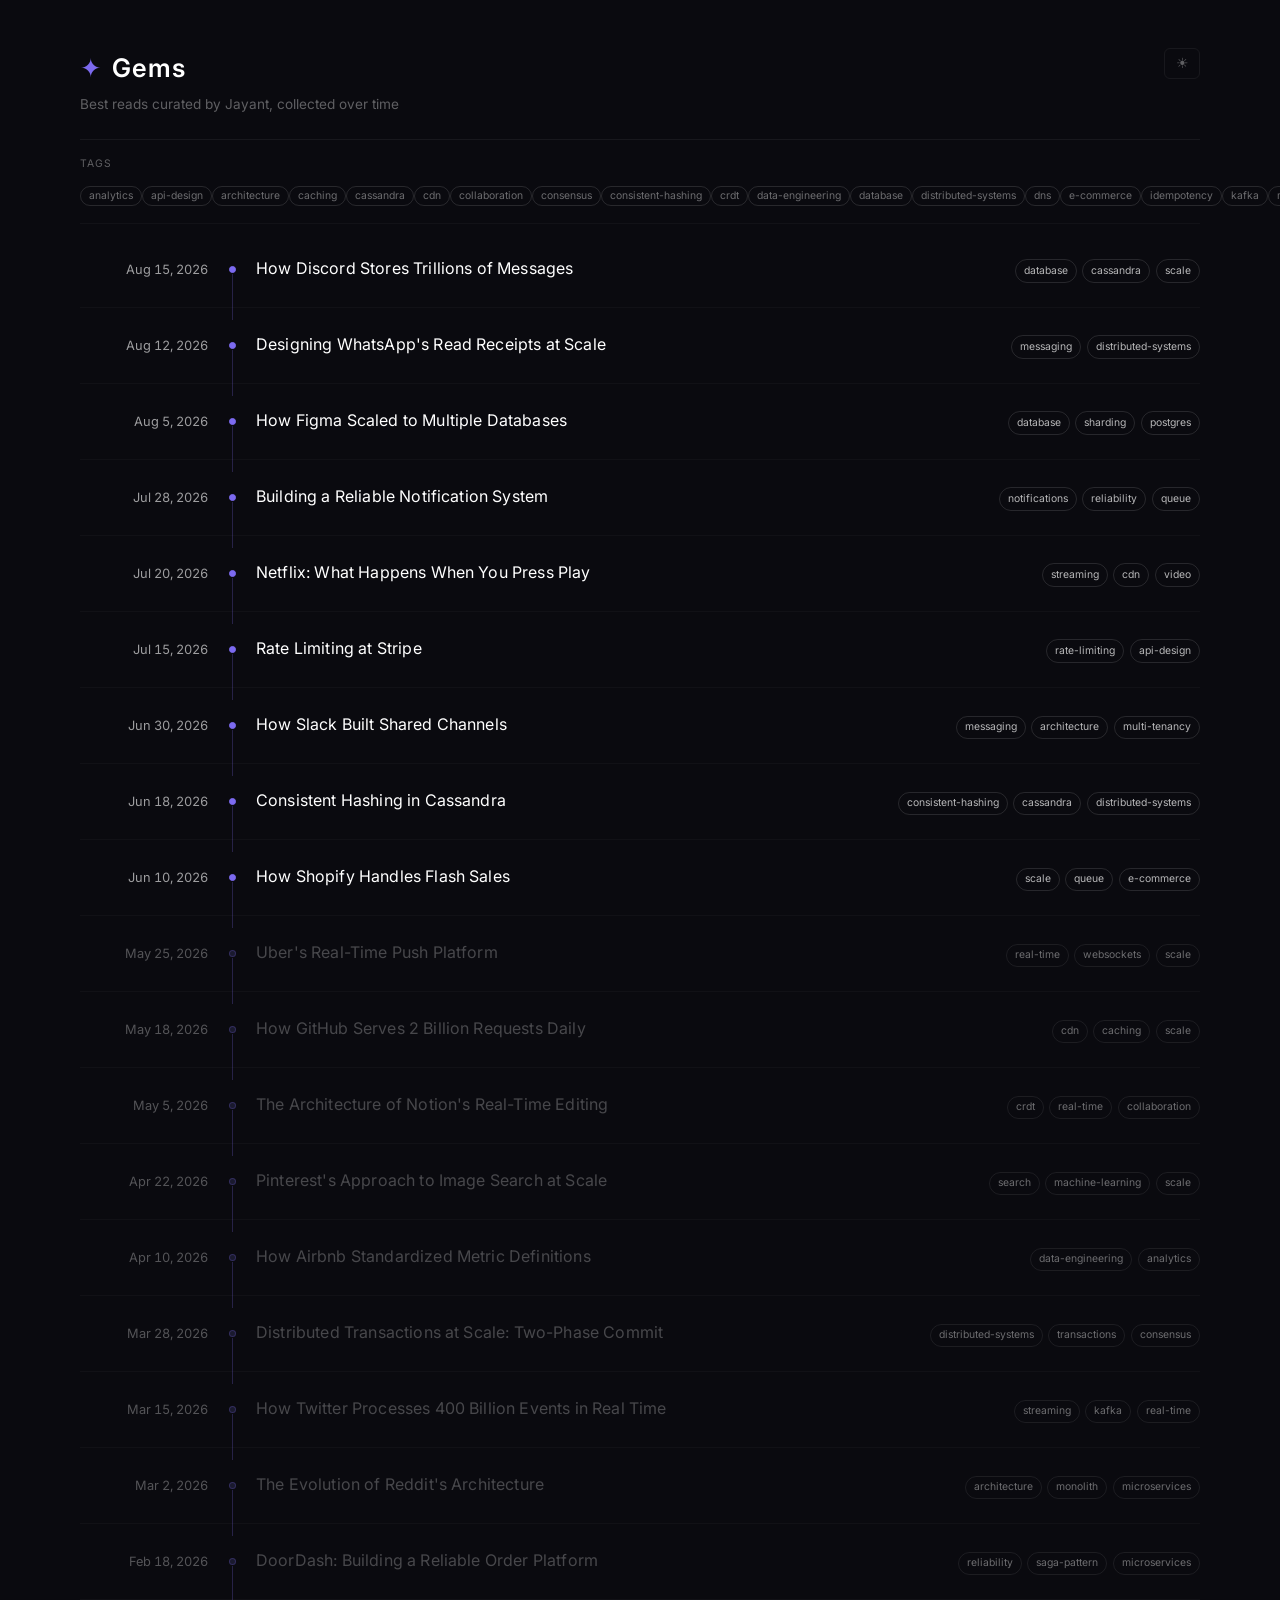
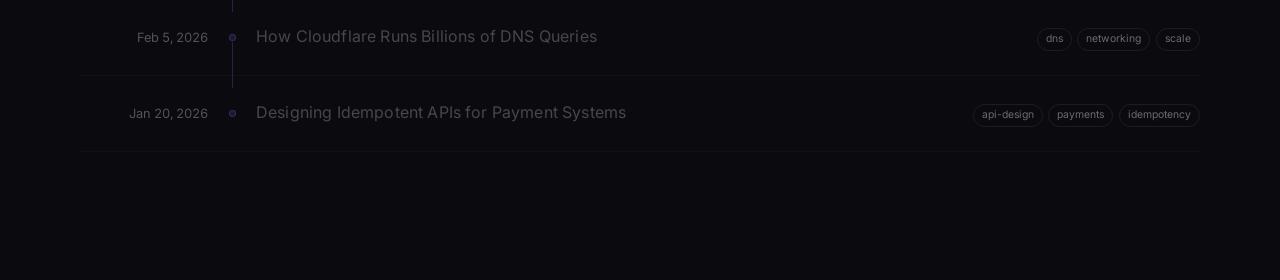
==== index.html @ a185f311 "First commit" ====
<!DOCTYPE html>
<html lang="en">
<head>
  <meta charset="UTF-8">
  <meta name="viewport" content="width=device-width, initial-scale=1.0">
  <title>Gems — Curated Articles by Jayant</title>
  <meta name="description" content="Best articles curated by Jayant across engineering, system design, and more.">
  <link rel="icon" href="data:image/svg+xml,<svg xmlns='http://www.w3.org/2000/svg' viewBox='0 0 100 100'><text y='.9em' font-size='90'>✦</text></svg>">
  <link rel="preconnect" href="https://fonts.googleapis.com">
  <link rel="preconnect" href="https://fonts.gstatic.com" crossorigin>
  <link href="https://fonts.googleapis.com/css2?family=Inter:wght@400;600&display=swap" rel="stylesheet">
  <link rel="stylesheet" href="css/style.css">
</head>
<body>
  <div class="page-wrap">
    <header>
      <div class="header-left">
        <h1><span>✦</span> Gems</h1>
        <p>Best reads curated by Jayant, collected over time</p>
      </div>
      <button class="theme-toggle" id="theme-toggle" title="Toggle theme">☀</button>
    </header>

    <div class="tag-filter-bar" id="tag-filter-bar">
      <span class="label">Tags</span>
      <button class="clear-filter" id="clear-filter" onclick="clearTagFilter()">clear</button>
    </div>

    <div class="timeline" id="timeline">
      <div class="loading">Loading gems…</div>
    </div>
  </div>

  <script src="js/app.js"></script>
</body>
</html>
---- css/style.css ----
*,
*::before,
*::after {
  margin: 0;
  padding: 0;
  box-sizing: border-box;
}

:root {
  --bg: #0a0a0f;
  --bg-secondary: #111119;
  --text: #e0e0e0;
  --text-bright: #fff;
  --text-muted: rgba(255, 255, 255, 0.35);
  --text-faded: rgba(255, 255, 255, 0.15);
  --accent: #7c6aef;
  --accent-dim: rgba(124, 106, 239, 0.25);
  --border: rgba(255, 255, 255, 0.06);
  --border-faint: rgba(255, 255, 255, 0.03);
  --tag-text: rgba(255, 255, 255, 0.4);
  --tag-text-active: rgba(255, 255, 255, 0.7);
  --tag-border: rgba(255, 255, 255, 0.12);
  --tag-border-dim: rgba(255, 255, 255, 0.08);
  --date-color: rgba(255, 255, 255, 0.3);
  --date-color-active: rgba(255, 255, 255, 0.6);
  --title-color: rgba(255, 255, 255, 0.25);
  --title-color-active: #fff;
  --dot-bg: #1a1a2e;
}

[data-theme="light"] {
  --bg: #f6f6f9;
  --bg-secondary: #eeeef3;
  --text: #2a2a3a;
  --text-bright: #111;
  --text-muted: rgba(0, 0, 0, 0.4);
  --text-faded: rgba(0, 0, 0, 0.15);
  --accent: #6554c0;
  --accent-dim: rgba(101, 84, 192, 0.15);
  --border: rgba(0, 0, 0, 0.08);
  --border-faint: rgba(0, 0, 0, 0.04);
  --tag-text: rgba(0, 0, 0, 0.4);
  --tag-text-active: rgba(0, 0, 0, 0.7);
  --tag-border: rgba(0, 0, 0, 0.12);
  --tag-border-dim: rgba(0, 0, 0, 0.08);
  --date-color: rgba(0, 0, 0, 0.3);
  --date-color-active: rgba(0, 0, 0, 0.6);
  --title-color: rgba(0, 0, 0, 0.3);
  --title-color-active: #111;
  --dot-bg: #e8e8f0;
}

body {
  background: var(--bg);
  color: var(--text);
  font-family: 'Inter', system-ui, -apple-system, sans-serif;
  line-height: 1.6;
  min-height: 100vh;
  overflow-x: hidden;
  transition: background 0.3s ease, color 0.3s ease;
}

.page-wrap {
  max-width: 1200px;
  margin: 0 auto;
  padding: 0 2.5rem;
}

/* Header */
header {
  display: flex;
  align-items: flex-start;
  justify-content: space-between;
  padding: 3rem 0 1.5rem;
  border-bottom: 1px solid var(--border);
  gap: 1rem;
}

.header-left h1 {
  font-size: 1.6rem;
  font-weight: 600;
  letter-spacing: 0.04em;
  color: var(--text-bright);
}

.header-left h1 span {
  color: var(--accent);
  margin-right: 0.15rem;
}

.header-left p {
  font-size: 0.85rem;
  color: var(--text-muted);
  margin-top: 0.3rem;
}

.theme-toggle {
  background: none;
  border: 1px solid var(--border);
  border-radius: 6px;
  padding: 0.4rem 0.65rem;
  cursor: pointer;
  font-size: 0.9rem;
  color: var(--text-muted);
  transition: color 0.2s, border-color 0.2s;
  flex-shrink: 0;
}

.theme-toggle:hover {
  color: var(--accent);
  border-color: var(--accent);
}

/* Tag filter bar */
.tag-filter-bar {
  display: flex;
  align-items: center;
  gap: 0.5rem;
  padding: 1rem 0;
  flex-wrap: wrap;
  border-bottom: 1px solid var(--border-faint);
}

.tag-filter-bar .label {
  font-size: 0.65rem;
  text-transform: uppercase;
  letter-spacing: 0.1em;
  color: var(--text-muted);
  margin-right: 0.15rem;
}

.tag-filter-bar .tag-pill {
  cursor: pointer;
  color: var(--tag-text);
  border-color: var(--tag-border);
}

.tag-filter-bar .tag-pill.active {
  background: var(--accent);
  color: #fff;
  border-color: var(--accent);
}

.clear-filter {
  font-size: 0.65rem;
  color: var(--text-muted);
  cursor: pointer;
  margin-left: 0.25rem;
  text-decoration: underline;
  background: none;
  border: none;
  display: none;
}

.clear-filter.visible {
  display: inline;
}

/* Timeline */
.timeline {
  position: relative;
  padding: 0.5rem 0 8rem;
}

/* Each gem row — uses grid for precise column control */
.gem-item {
  display: grid;
  grid-template-columns: 8rem 1.5rem 1fr auto;
  align-items: baseline;
  gap: 0 0.75rem;
  padding: 1.5rem 0;
  border-bottom: 1px solid var(--border-faint);
  position: relative;
  opacity: 0.15;
  transform: translateY(6px);
  transition: opacity 0.6s ease, transform 0.6s ease;
}

.gem-item.in-view {
  opacity: 1;
  transform: translateY(0);
}

/* Date column */
.gem-date {
  font-size: 0.8rem;
  color: var(--date-color);
  font-variant-numeric: tabular-nums;
  white-space: nowrap;
  text-align: right;
  transition: color 0.5s ease;
}

.gem-item.in-view .gem-date {
  color: var(--date-color-active);
}

/* Timeline dot — sits in the narrow 2nd column */
.gem-dot {
  width: 7px;
  height: 7px;
  border-radius: 50%;
  background: var(--dot-bg);
  border: 1.5px solid var(--accent-dim);
  align-self: center;
  justify-self: center;
  transition: background 0.5s ease, border-color 0.5s ease;
  position: relative;
}

.gem-dot::before {
  content: '';
  position: absolute;
  left: 50%;
  top: 7px;
  bottom: -3rem;
  width: 1px;
  background: var(--accent-dim);
  transform: translateX(-50%);
}

.gem-item:last-child .gem-dot::before {
  display: none;
}

.gem-item.in-view .gem-dot {
  background: var(--accent);
  border-color: var(--accent);
}

/* Title */
.gem-title {
  min-width: 0;
}

.gem-title a {
  color: var(--title-color);
  text-decoration: none;
  font-size: 1rem;
  font-weight: 400;
  letter-spacing: 0.01em;
  transition: color 0.6s ease;
  word-wrap: break-word;
}

.gem-title a:hover {
  text-decoration: underline;
  text-underline-offset: 4px;
  text-decoration-color: var(--accent);
}

.gem-item.in-view .gem-title a {
  color: var(--title-color-active);
}

/* Tags */
.gem-tags {
  display: flex;
  gap: 0.35rem;
  flex-wrap: wrap;
  justify-content: flex-end;
  max-width: 320px;
}

.tag-pill {
  font-size: 0.65rem;
  padding: 0.15rem 0.5rem;
  border-radius: 9999px;
  border: 1px solid var(--tag-border-dim);
  color: var(--tag-text);
  white-space: nowrap;
  transition: color 0.5s ease, border-color 0.5s ease, background 0.2s ease;
}

.gem-item.in-view .tag-pill {
  color: var(--tag-text-active);
  border-color: var(--tag-border);
}

.tag-pill:hover {
  border-color: var(--accent);
  color: var(--accent);
  cursor: pointer;
}

/* Empty / loading state */
.empty-state,
.loading {
  text-align: center;
  padding: 6rem 0;
  color: var(--text-muted);
  font-size: 0.85rem;
}

/* Responsive — only for narrow devices */
@media (max-width: 768px) {
  .page-wrap { padding: 0 1.25rem; }
  header { flex-direction: column; gap: 0.5rem; }

  .gem-item {
    grid-template-columns: 1fr;
    gap: 0.25rem;
    padding: 1.2rem 0 1.2rem 2rem;
  }

  .gem-dot {
    position: absolute;
    left: 0;
    top: 1.5rem;
  }

  .gem-dot::before {
    top: 9px;
    bottom: -2rem;
  }

  .gem-date {
    text-align: left;
    font-size: 0.75rem;
  }

  .gem-title a { font-size: 0.95rem; }

  .gem-tags {
    max-width: none;
    justify-content: flex-start;
  }
}
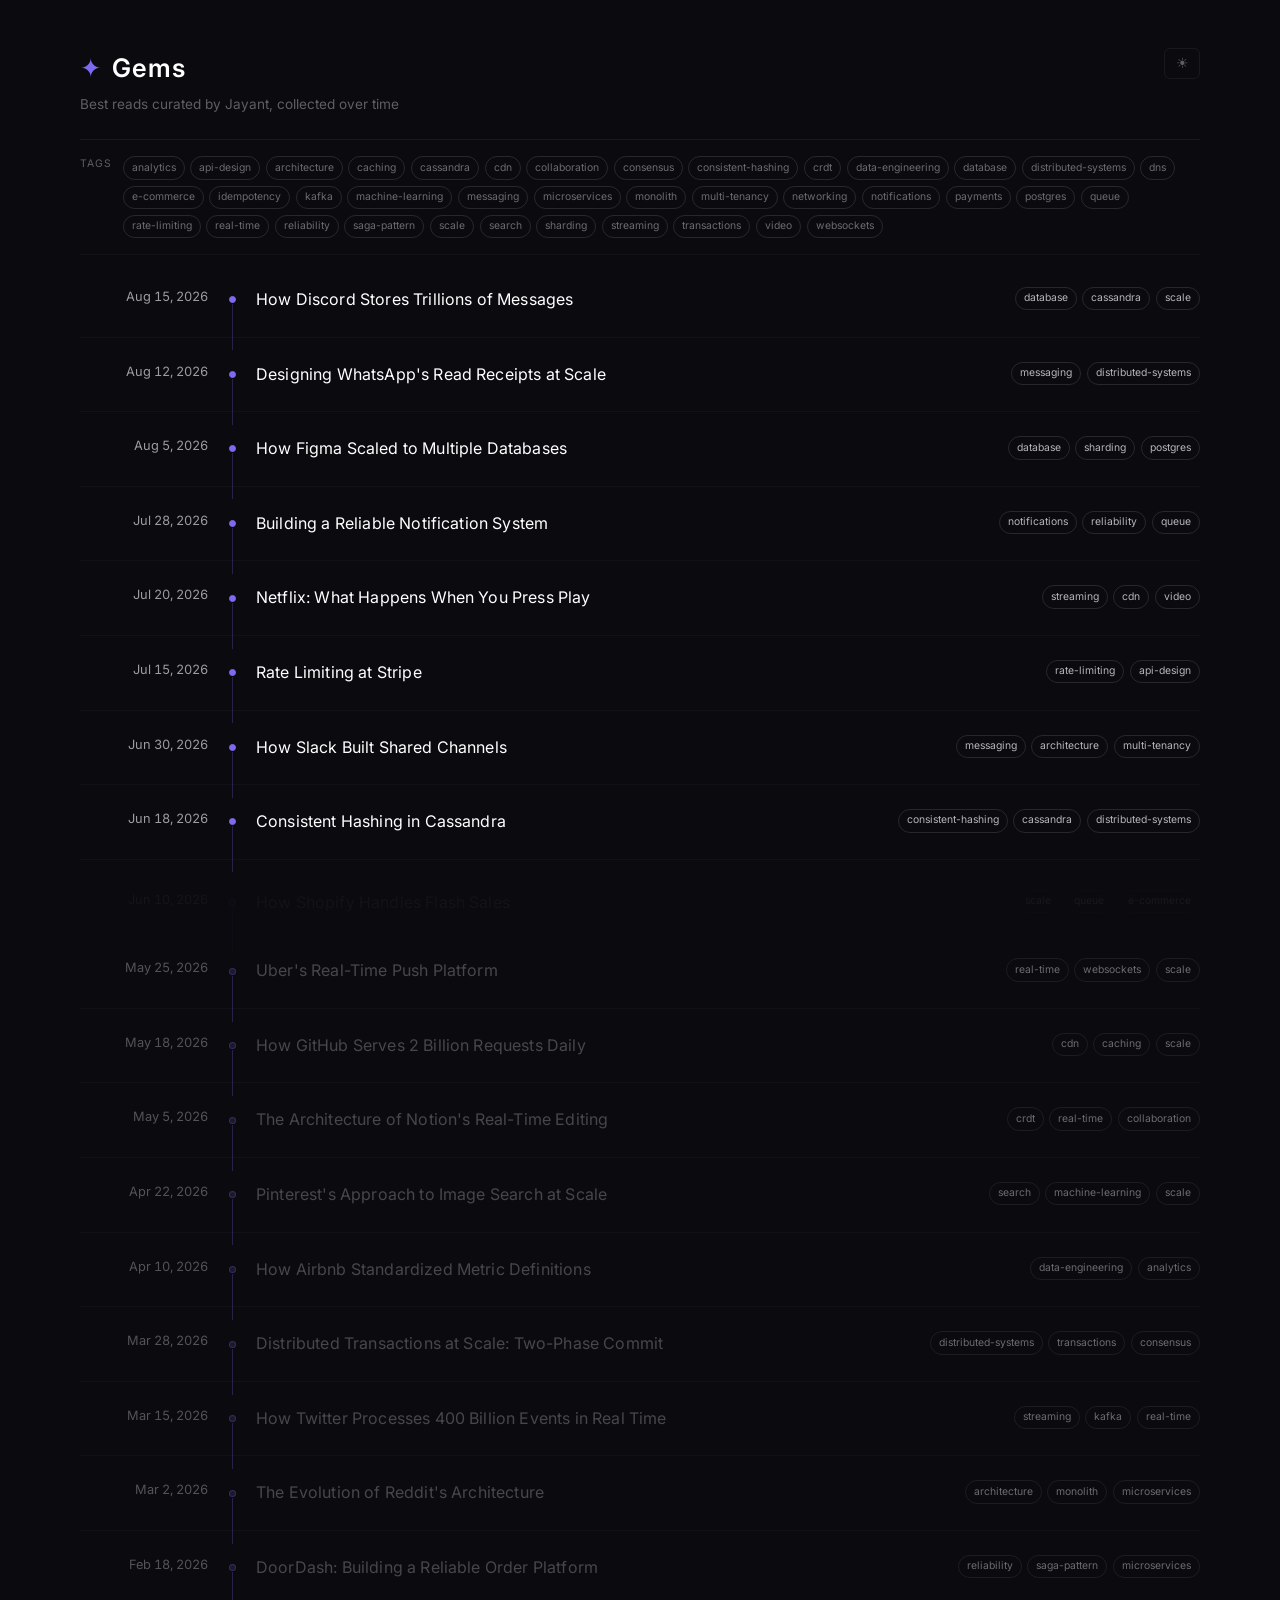
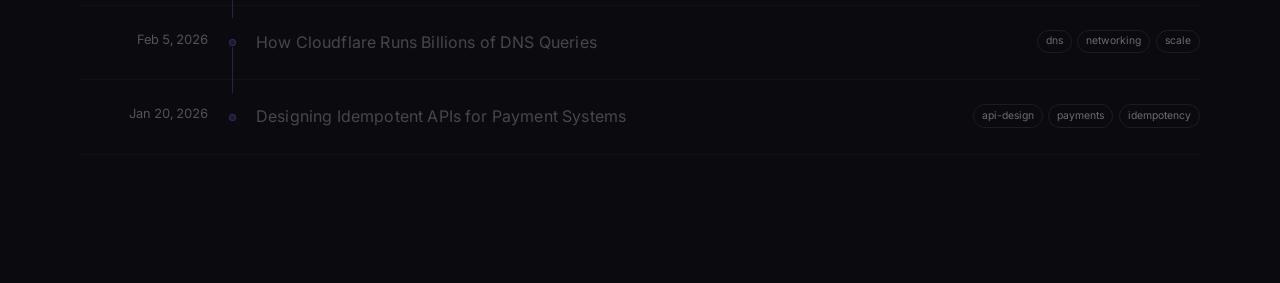
==== commit 10be0e24: "Improve tag wrapping/contrast and sync header description" ====
--- a/index.html
+++ b/index.html
@@ -4,7 +4,7 @@
   <meta charset="UTF-8">
   <meta name="viewport" content="width=device-width, initial-scale=1.0">
   <title>Gems — Curated Articles by Jayant</title>
-  <meta name="description" content="Best articles curated by Jayant across engineering, system design, and more.">
+  <meta name="description" content="Best reads curated by Jayant, collected over time">
   <link rel="icon" href="data:image/svg+xml,<svg xmlns='http://www.w3.org/2000/svg' viewBox='0 0 100 100'><text y='.9em' font-size='90'>✦</text></svg>">
   <link rel="preconnect" href="https://fonts.googleapis.com">
   <link rel="preconnect" href="https://fonts.gstatic.com" crossorigin>
--- a/css/style.css
+++ b/css/style.css
@@ -39,10 +39,10 @@
   --accent-dim: rgba(101, 84, 192, 0.15);
   --border: rgba(0, 0, 0, 0.08);
   --border-faint: rgba(0, 0, 0, 0.04);
-  --tag-text: rgba(0, 0, 0, 0.4);
-  --tag-text-active: rgba(0, 0, 0, 0.7);
-  --tag-border: rgba(0, 0, 0, 0.12);
-  --tag-border-dim: rgba(0, 0, 0, 0.08);
+  --tag-text: rgba(0, 0, 0, 0.62);
+  --tag-text-active: rgba(0, 0, 0, 0.86);
+  --tag-border: rgba(0, 0, 0, 0.2);
+  --tag-border-dim: rgba(0, 0, 0, 0.14);
   --date-color: rgba(0, 0, 0, 0.3);
   --date-color-active: rgba(0, 0, 0, 0.6);
   --title-color: rgba(0, 0, 0, 0.3);
@@ -114,19 +114,28 @@
 /* Tag filter bar */
 .tag-filter-bar {
   display: flex;
-  align-items: center;
+  align-items: flex-start;
   gap: 0.5rem;
   padding: 1rem 0;
   flex-wrap: wrap;
   border-bottom: 1px solid var(--border-faint);
 }
 
+.tag-filter-bar .tag-pills {
+  display: flex;
+  flex-wrap: wrap;
+  gap: 0.35rem;
+  min-width: 0;
+  flex: 1 1 22rem;
+}
+
 .tag-filter-bar .label {
   font-size: 0.65rem;
   text-transform: uppercase;
   letter-spacing: 0.1em;
   color: var(--text-muted);
   margin-right: 0.15rem;
+  flex-shrink: 0;
 }
 
 .tag-filter-bar .tag-pill {
@@ -150,6 +159,7 @@
   background: none;
   border: none;
   display: none;
+  flex-shrink: 0;
 }
 
 .clear-filter.visible {
@@ -165,8 +175,8 @@
 /* Each gem row — uses grid for precise column control */
 .gem-item {
   display: grid;
-  grid-template-columns: 8rem 1.5rem 1fr auto;
-  align-items: baseline;
+  grid-template-columns: 8rem 1.5rem minmax(0, 1fr) minmax(0, 320px);
+  align-items: start;
   gap: 0 0.75rem;
   padding: 1.5rem 0;
   border-bottom: 1px solid var(--border-faint);
@@ -259,7 +269,8 @@
   gap: 0.35rem;
   flex-wrap: wrap;
   justify-content: flex-end;
-  max-width: 320px;
+  min-width: 0;
+  max-width: 100%;
 }
 
 .tag-pill {
@@ -268,7 +279,8 @@
   border-radius: 9999px;
   border: 1px solid var(--tag-border-dim);
   color: var(--tag-text);
-  white-space: nowrap;
+  white-space: normal;
+  overflow-wrap: anywhere;
   transition: color 0.5s ease, border-color 0.5s ease, background 0.2s ease;
 }
 
@@ -303,6 +315,10 @@
     padding: 1.2rem 0 1.2rem 2rem;
   }
 
+  .tag-filter-bar .tag-pills {
+    flex: 1 1 100%;
+  }
+
   .gem-dot {
     position: absolute;
     left: 0;
